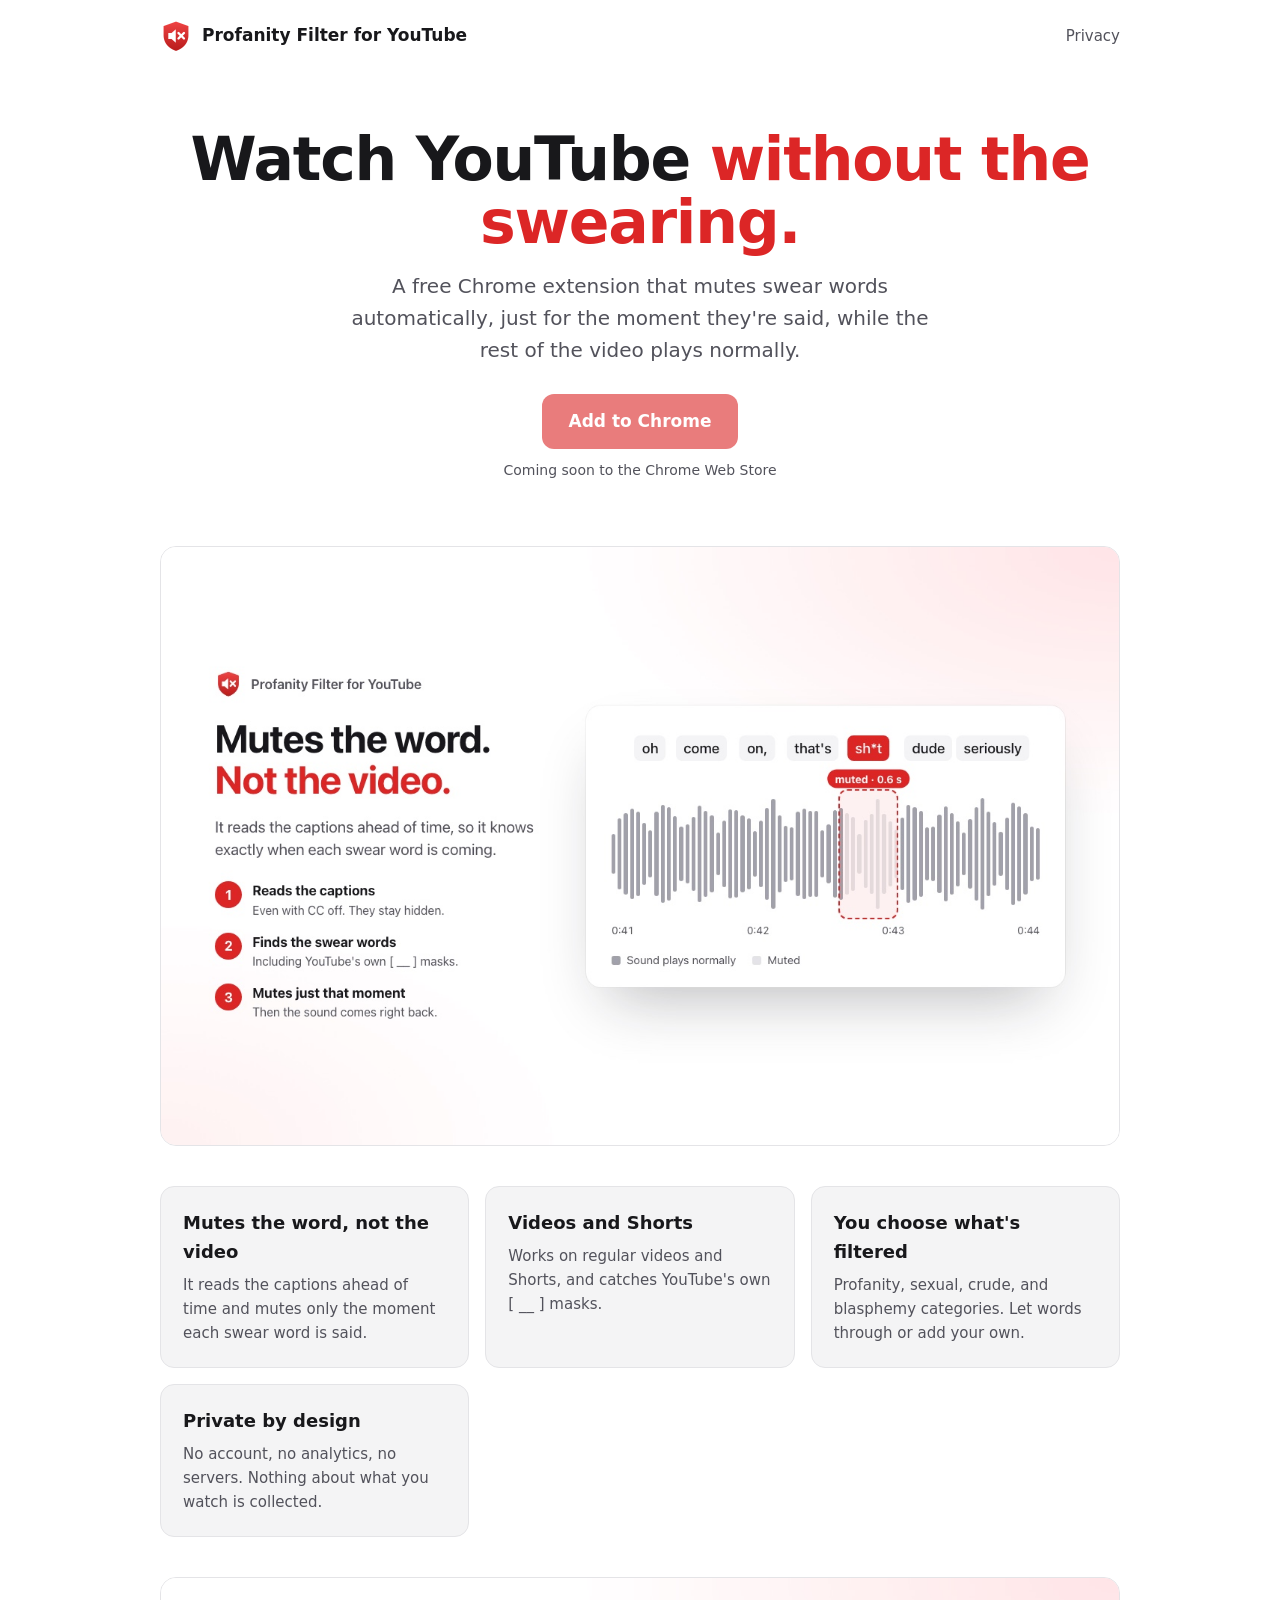
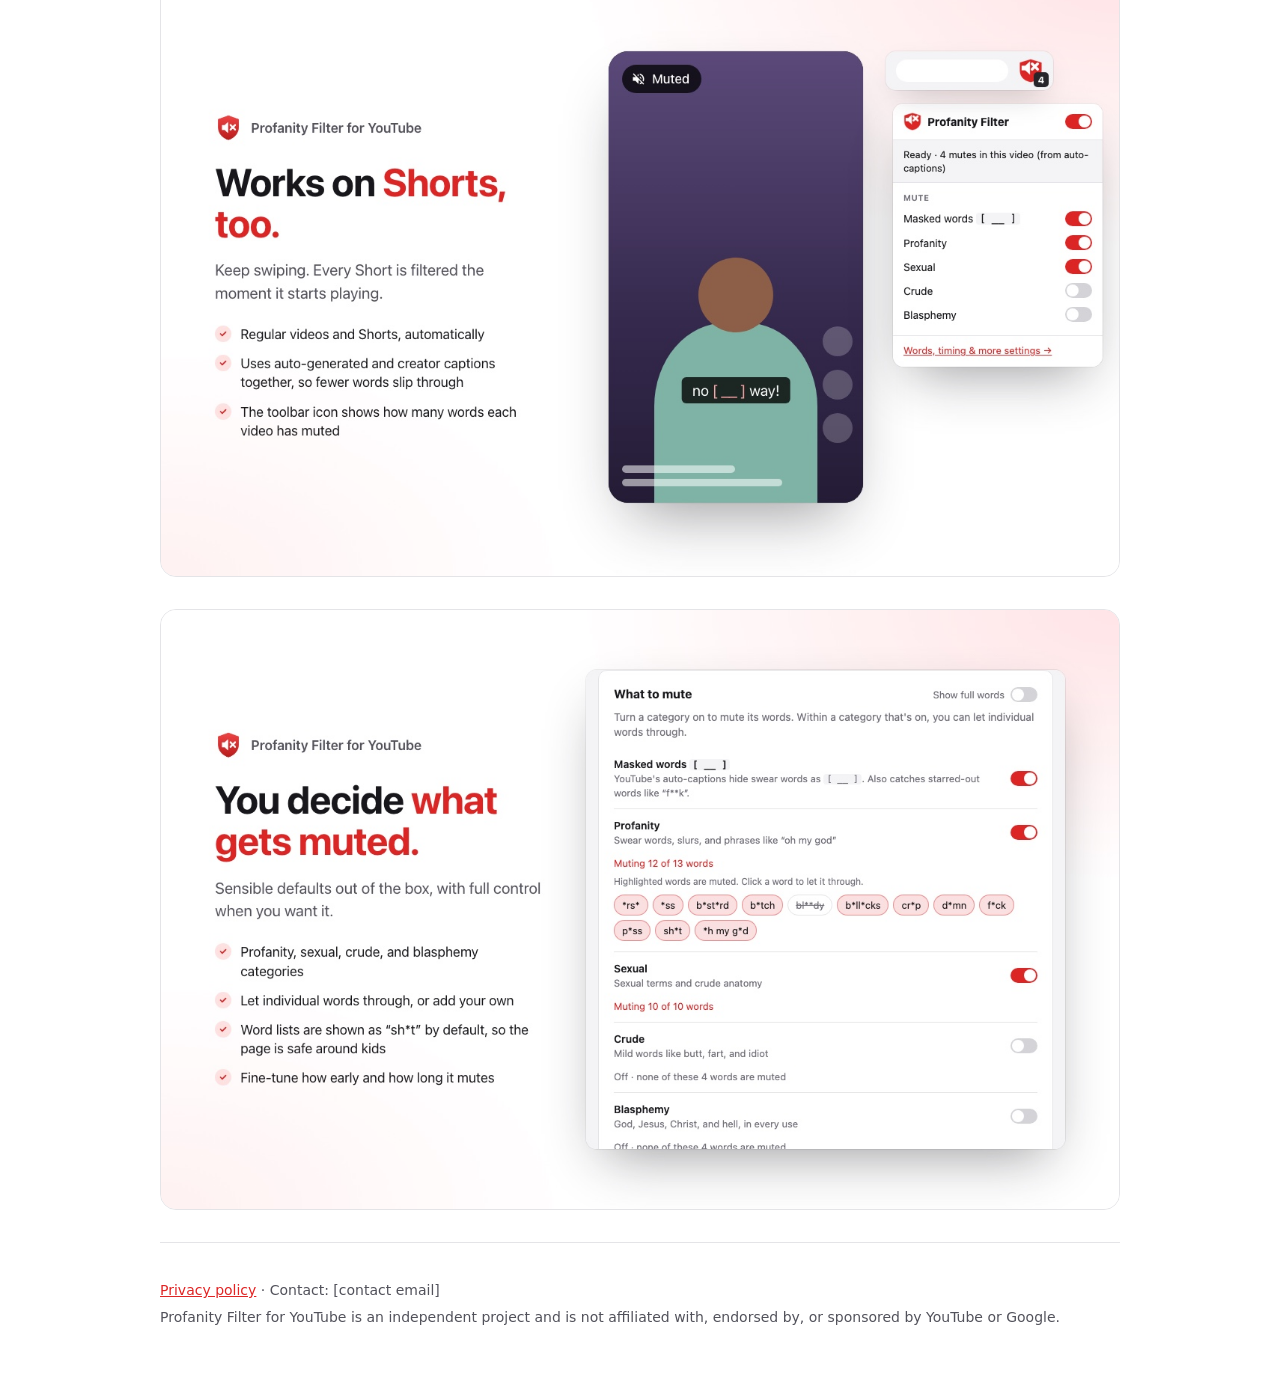
==== index.html @ 22a0cc25 "Add public website (landing page + privacy policy) in site/ The Chrome Web Store needs a public priv" ====
<!doctype html>
<html lang="en">
  <head>
    <meta charset="utf-8" />
    <meta name="viewport" content="width=device-width, initial-scale=1" />
    <title>Profanity Filter for YouTube</title>
    <meta name="description" content="A free Chrome extension that automatically mutes swear words in YouTube videos and Shorts using captions." />
    <link rel="icon" href="images/favicon.png" />
    <link rel="stylesheet" href="style.css" />
  </head>
  <body>
    <div class="wrap">
      <header class="site">
        <a class="brand" href="./"><img src="images/icon.png" alt="" />Profanity Filter for YouTube</a>
        <nav><a href="privacy.html">Privacy</a></nav>
      </header>

      <main>
        <section class="hero">
          <h1>Watch YouTube <em>without the swearing.</em></h1>
          <p>A free Chrome extension that mutes swear words automatically, just for the moment they're said, while the rest of the video plays normally.</p>
          <!-- TODO: replace href with the Chrome Web Store link once published, and remove aria-disabled. -->
          <a class="button" href="#" aria-disabled="true">Add to Chrome</a>
          <span class="note">Coming soon to the Chrome Web Store</span>
        </section>

        <img class="shot" src="images/how-it-works.jpg" alt="A waveform showing a short muted section where a swear word is spoken." />

        <section class="features">
          <div class="feature">
            <h2>Mutes the word, not the video</h2>
            <p>It reads the captions ahead of time and mutes only the moment each swear word is said.</p>
          </div>
          <div class="feature">
            <h2>Videos and Shorts</h2>
            <p>Works on regular videos and Shorts, and catches YouTube's own [ __ ] masks.</p>
          </div>
          <div class="feature">
            <h2>You choose what's filtered</h2>
            <p>Profanity, sexual, crude, and blasphemy categories. Let words through or add your own.</p>
          </div>
          <div class="feature">
            <h2>Private by design</h2>
            <p>No account, no analytics, no servers. Nothing about what you watch is collected.</p>
          </div>
        </section>

        <img class="shot" src="images/shorts.jpg" alt="A YouTube Short with a Muted badge, next to the extension popup showing 4 mutes in this video." />
        <img class="shot" src="images/settings.jpg" alt="The settings page, with word categories and words shown starred out." />
      </main>

      <footer class="site">
        <p><a href="privacy.html">Privacy policy</a> · Contact: <span class="contact">[contact email]</span></p>
        <p>Profanity Filter for YouTube is an independent project and is not affiliated with, endorsed by, or sponsored by YouTube or Google.</p>
      </footer>
    </div>
  </body>
</html>
---- style.css ----
:root {
  --bg: #ffffff;
  --surface: #f4f4f5;
  --text: #18181b;
  --muted: #52525b;
  --border: #e4e4e7;
  --accent: #dc2626;
  --on-accent: #ffffff;
  color-scheme: light;
}

@media (prefers-color-scheme: dark) {
  :root {
    --bg: #18181b;
    --surface: #27272a;
    --text: #f4f4f5;
    --muted: #a1a1aa;
    --border: #3f3f46;
    --accent: #f87171;
    --on-accent: #18181b;
    color-scheme: dark;
  }
}

* {
  box-sizing: border-box;
}

body {
  margin: 0;
  padding: 0 16px;
  background: var(--bg);
  color: var(--text);
  font: 17px/1.6 -apple-system, 'Segoe UI', Roboto, system-ui, sans-serif;
  -webkit-font-smoothing: antialiased;
}

a {
  color: var(--accent);
}

.wrap {
  max-width: 960px;
  margin: 0 auto;
}

header.site {
  display: flex;
  align-items: center;
  justify-content: space-between;
  gap: 16px;
  padding: 20px 0;
}

.brand {
  display: flex;
  align-items: center;
  gap: 10px;
  color: inherit;
  font-weight: 650;
  text-decoration: none;
}

.brand img {
  width: 32px;
  height: 32px;
}

nav a {
  color: var(--muted);
  font-size: 15px;
  text-decoration: none;
}

nav a:hover {
  color: var(--text);
}

.hero {
  padding: 56px 0 32px;
  text-align: center;
}

.hero h1 {
  margin: 0 0 16px;
  font-size: clamp(36px, 7vw, 60px);
  line-height: 1.05;
  letter-spacing: -0.02em;
}

.hero h1 em {
  font-style: normal;
  color: var(--accent);
}

.hero p {
  max-width: 600px;
  margin: 0 auto 28px;
  color: var(--muted);
  font-size: 20px;
}

.button {
  display: inline-block;
  padding: 14px 26px;
  border-radius: 12px;
  background: var(--accent);
  color: var(--on-accent);
  font-weight: 650;
  text-decoration: none;
}

.button[aria-disabled='true'] {
  opacity: 0.6;
  pointer-events: none;
}

.note {
  display: block;
  margin-top: 10px;
  color: var(--muted);
  font-size: 14px;
}

.shot {
  display: block;
  width: 100%;
  margin: 32px 0;
  border: 1px solid var(--border);
  border-radius: 16px;
}

.features {
  display: grid;
  grid-template-columns: repeat(auto-fit, minmax(240px, 1fr));
  gap: 16px;
  margin: 40px 0;
}

.feature {
  padding: 22px;
  border: 1px solid var(--border);
  border-radius: 14px;
  background: var(--surface);
}

.feature h2 {
  margin: 0 0 6px;
  font-size: 18px;
}

.feature p {
  margin: 0;
  color: var(--muted);
  font-size: 15px;
}

.doc {
  max-width: 720px;
  margin: 0 auto;
  padding: 24px 0 48px;
}

.doc h1 {
  margin: 16px 0 4px;
  font-size: 34px;
  line-height: 1.15;
}

.doc h2 {
  margin: 32px 0 8px;
  font-size: 20px;
}

.doc .meta {
  margin: 0 0 24px;
  color: var(--muted);
}

footer.site {
  padding: 32px 0 48px;
  border-top: 1px solid var(--border);
  color: var(--muted);
  font-size: 14px;
}

footer.site p {
  margin: 4px 0;
}
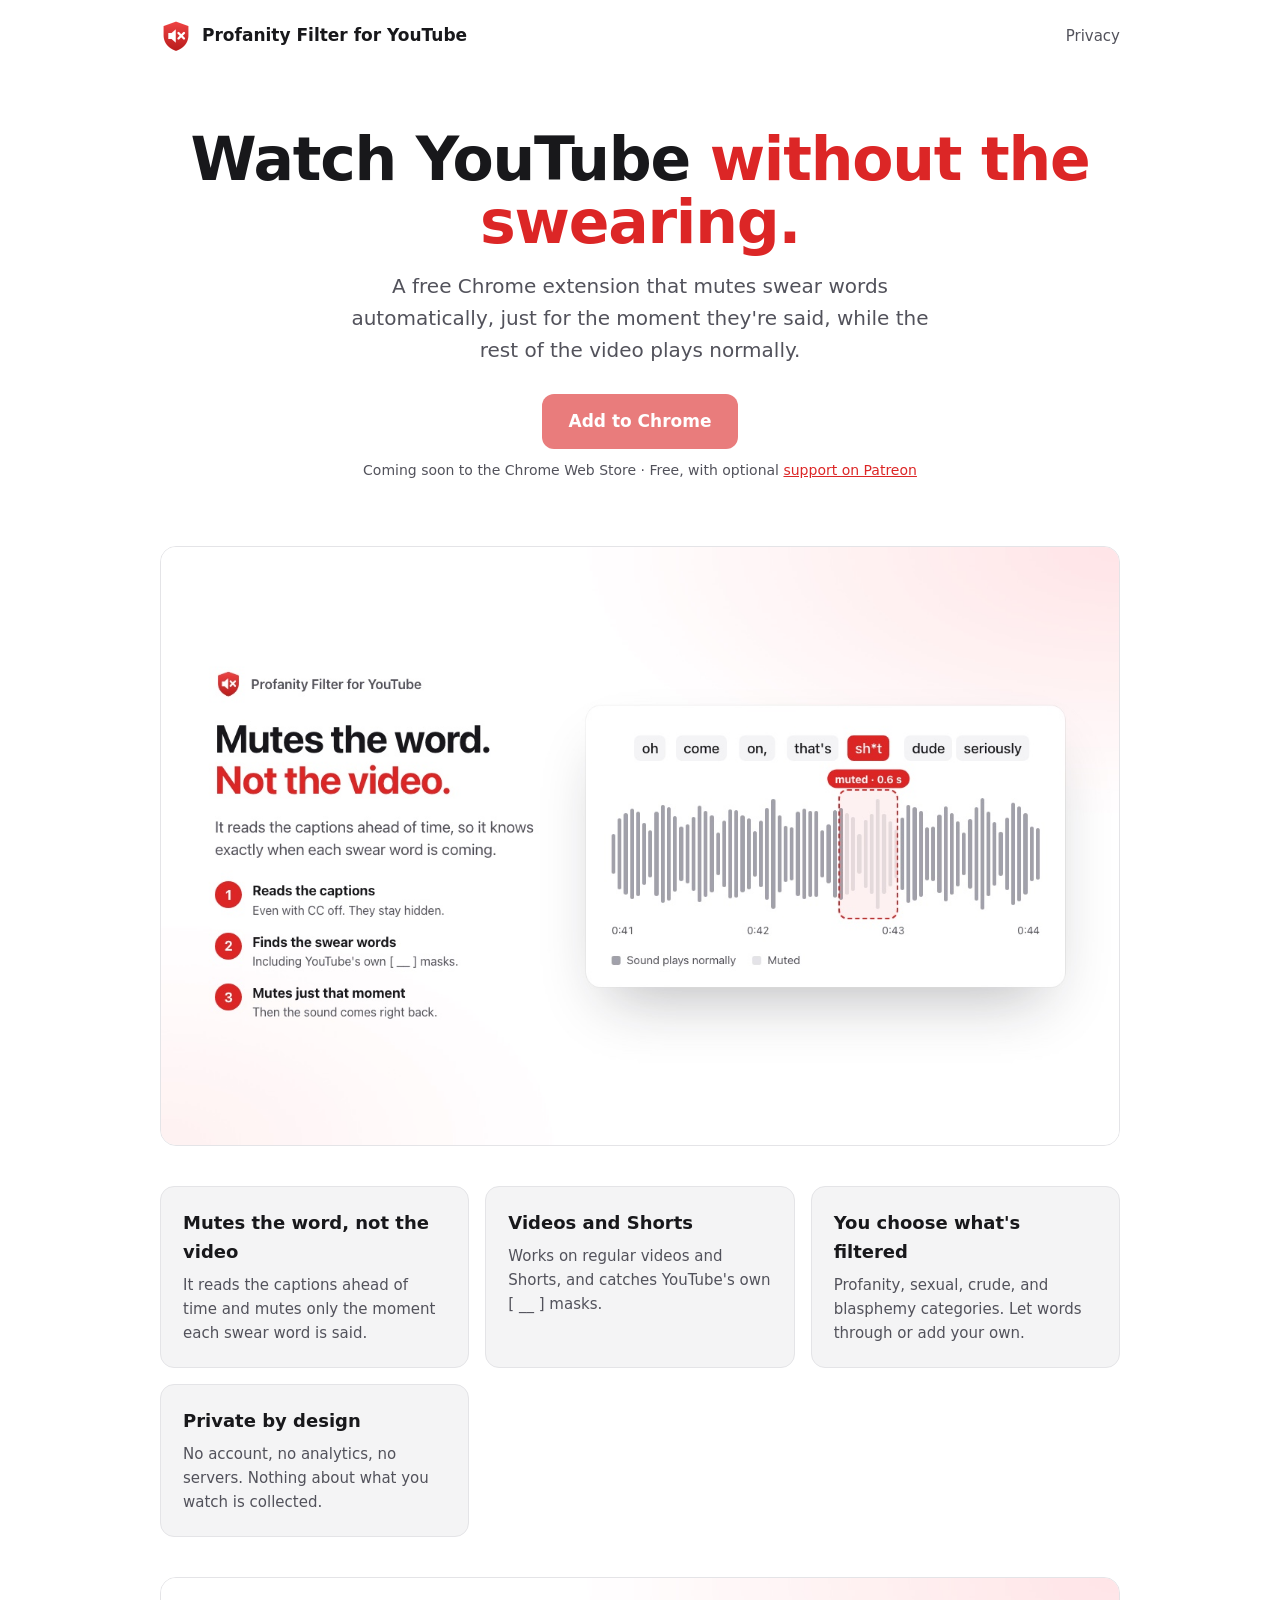
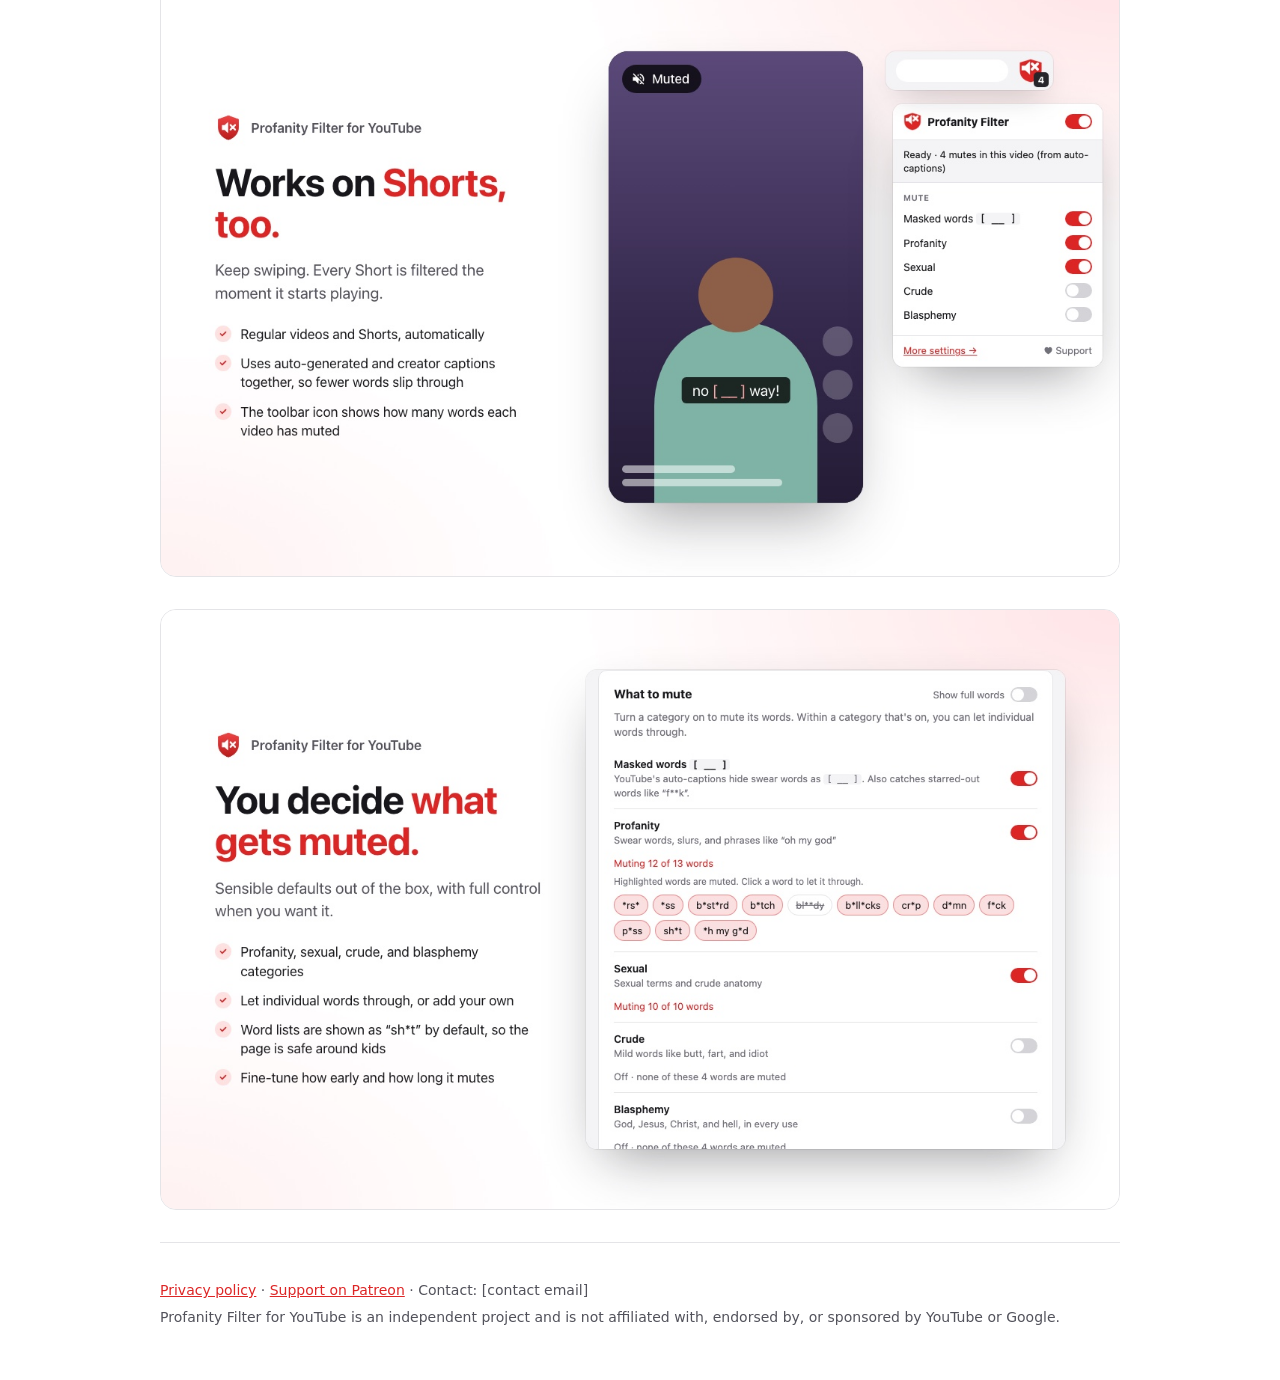
==== commit 27da02b6: "Add Patreon support links and Patreon page kit - Shared SUPPORT_URL (src/shared/links.ts) linked fro" ====
--- a/index.html
+++ b/index.html
@@ -21,7 +21,7 @@
           <p>A free Chrome extension that mutes swear words automatically, just for the moment they're said, while the rest of the video plays normally.</p>
           <!-- TODO: replace href with the Chrome Web Store link once published, and remove aria-disabled. -->
           <a class="button" href="#" aria-disabled="true">Add to Chrome</a>
-          <span class="note">Coming soon to the Chrome Web Store</span>
+          <span class="note">Coming soon to the Chrome Web Store · Free, with optional <a href="https://www.patreon.com/c/profanity_filter_for_youtube">support on Patreon</a></span>
         </section>
 
         <img class="shot" src="images/how-it-works.jpg" alt="A waveform showing a short muted section where a swear word is spoken." />
@@ -50,7 +50,7 @@
       </main>
 
       <footer class="site">
-        <p><a href="privacy.html">Privacy policy</a> · Contact: <span class="contact">[contact email]</span></p>
+        <p><a href="privacy.html">Privacy policy</a> · <a href="https://www.patreon.com/c/profanity_filter_for_youtube">Support on Patreon</a> · Contact: <span class="contact">[contact email]</span></p>
         <p>Profanity Filter for YouTube is an independent project and is not affiliated with, endorsed by, or sponsored by YouTube or Google.</p>
       </footer>
     </div>
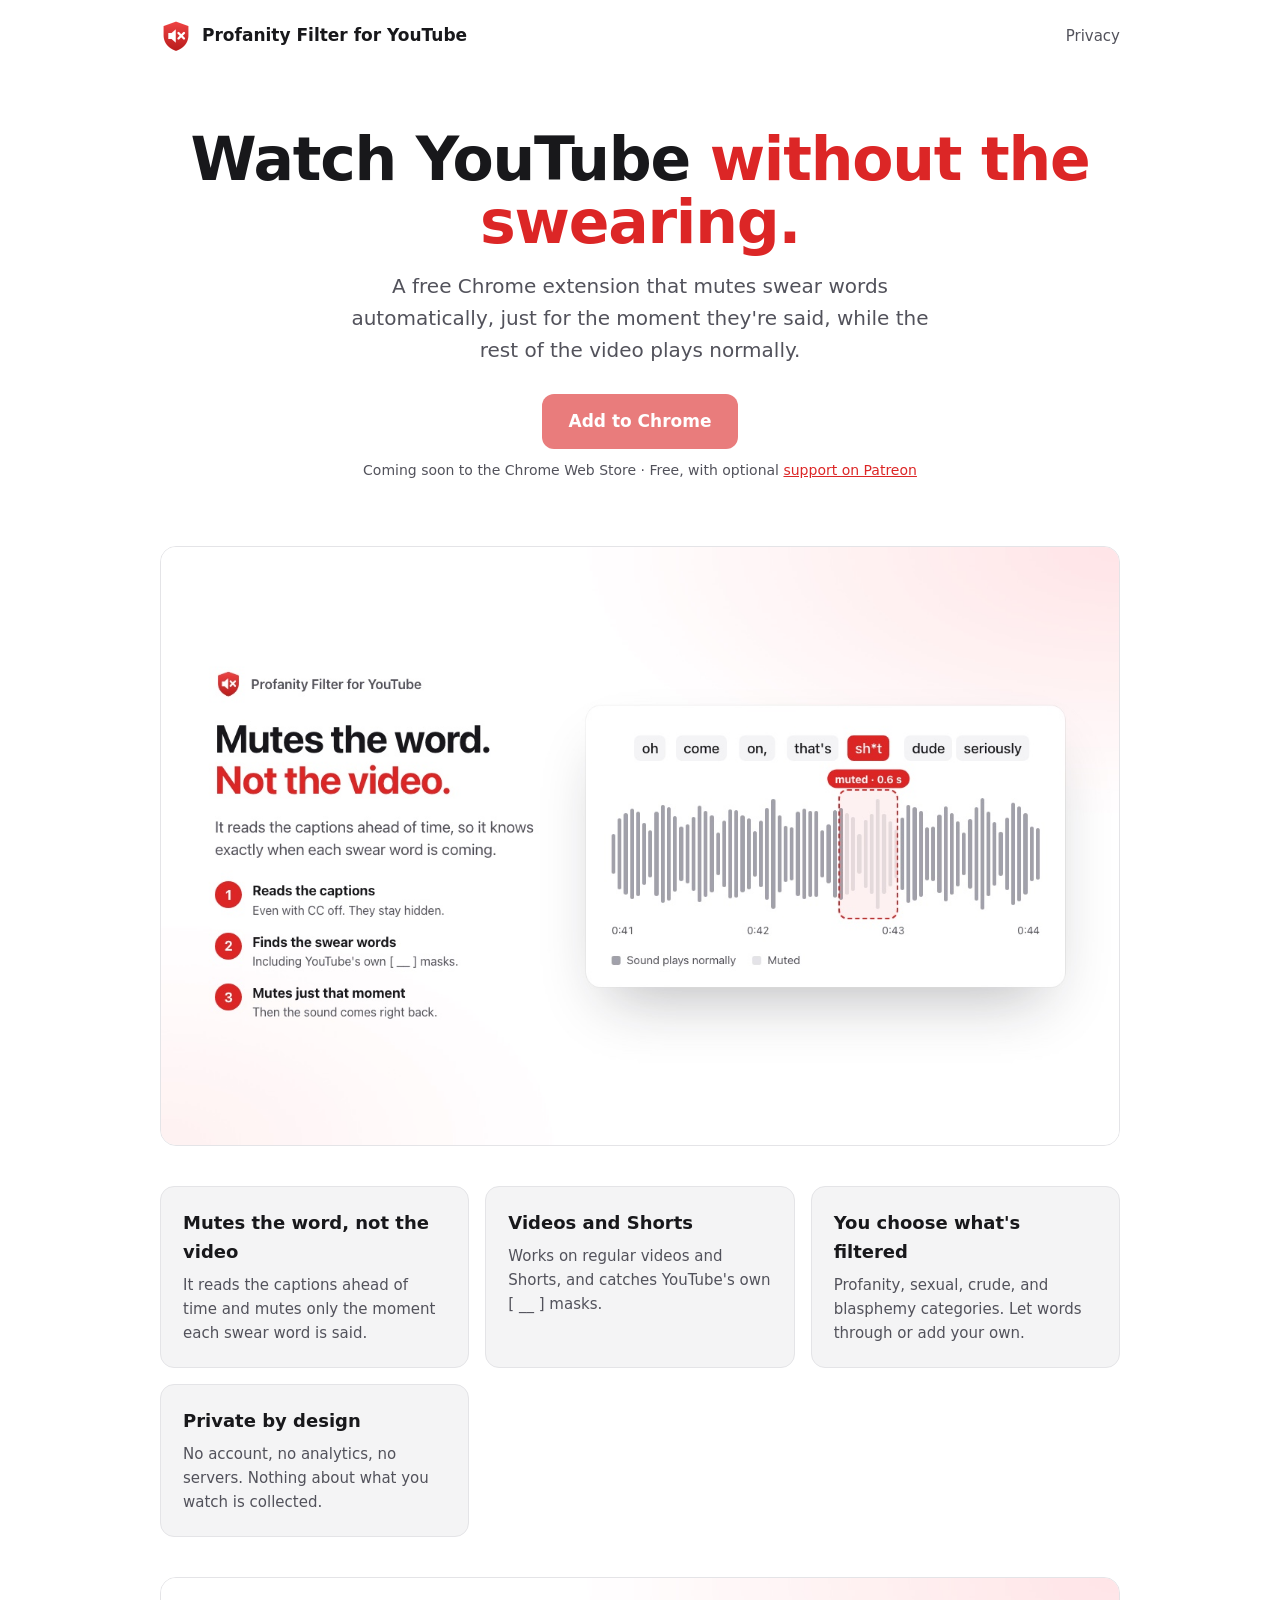
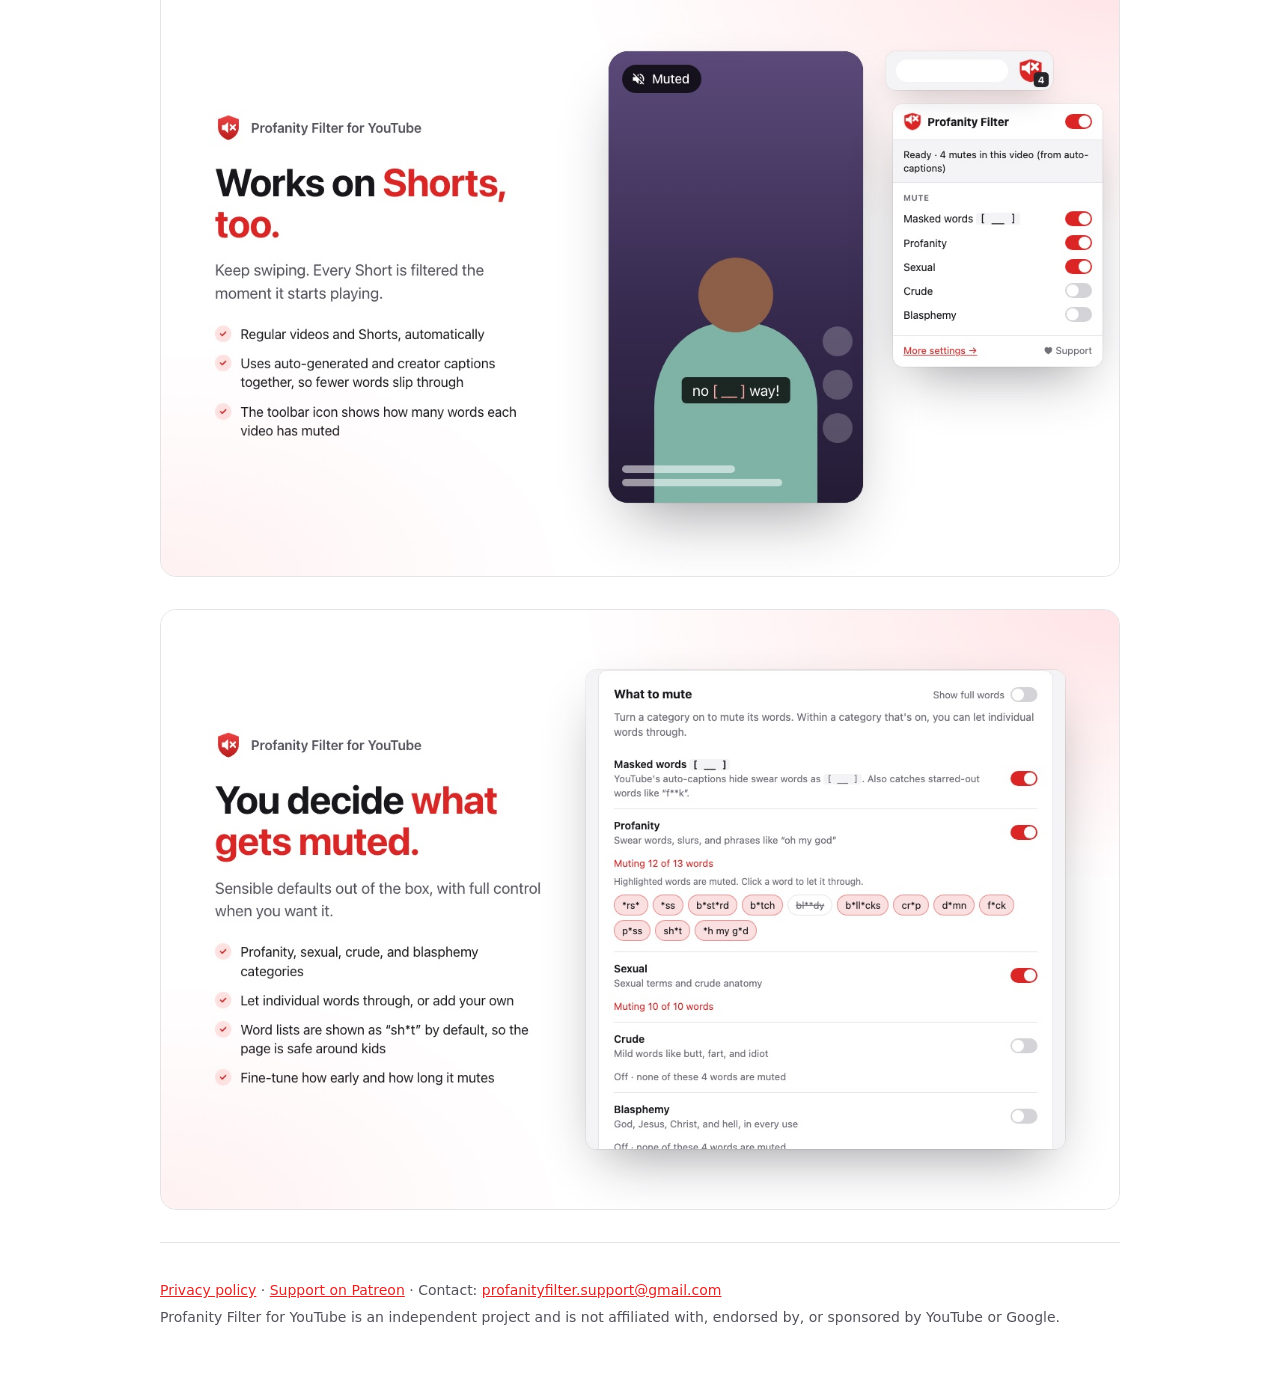
==== commit a56e1f0d: "Add support email to the website Co-Authored-By: Claude Opus 5.5 <noreply@anthropic.com>" ====
--- a/index.html
+++ b/index.html
@@ -50,7 +50,7 @@
       </main>
 
       <footer class="site">
-        <p><a href="privacy.html">Privacy policy</a> · <a href="https://www.patreon.com/c/profanity_filter_for_youtube">Support on Patreon</a> · Contact: <span class="contact">[contact email]</span></p>
+        <p><a href="privacy.html">Privacy policy</a> · <a href="https://www.patreon.com/c/profanity_filter_for_youtube">Support on Patreon</a> · Contact: <a class="contact" href="mailto:profanityfilter.support@gmail.com">profanityfilter.support@gmail.com</a></p>
         <p>Profanity Filter for YouTube is an independent project and is not affiliated with, endorsed by, or sponsored by YouTube or Google.</p>
       </footer>
     </div>
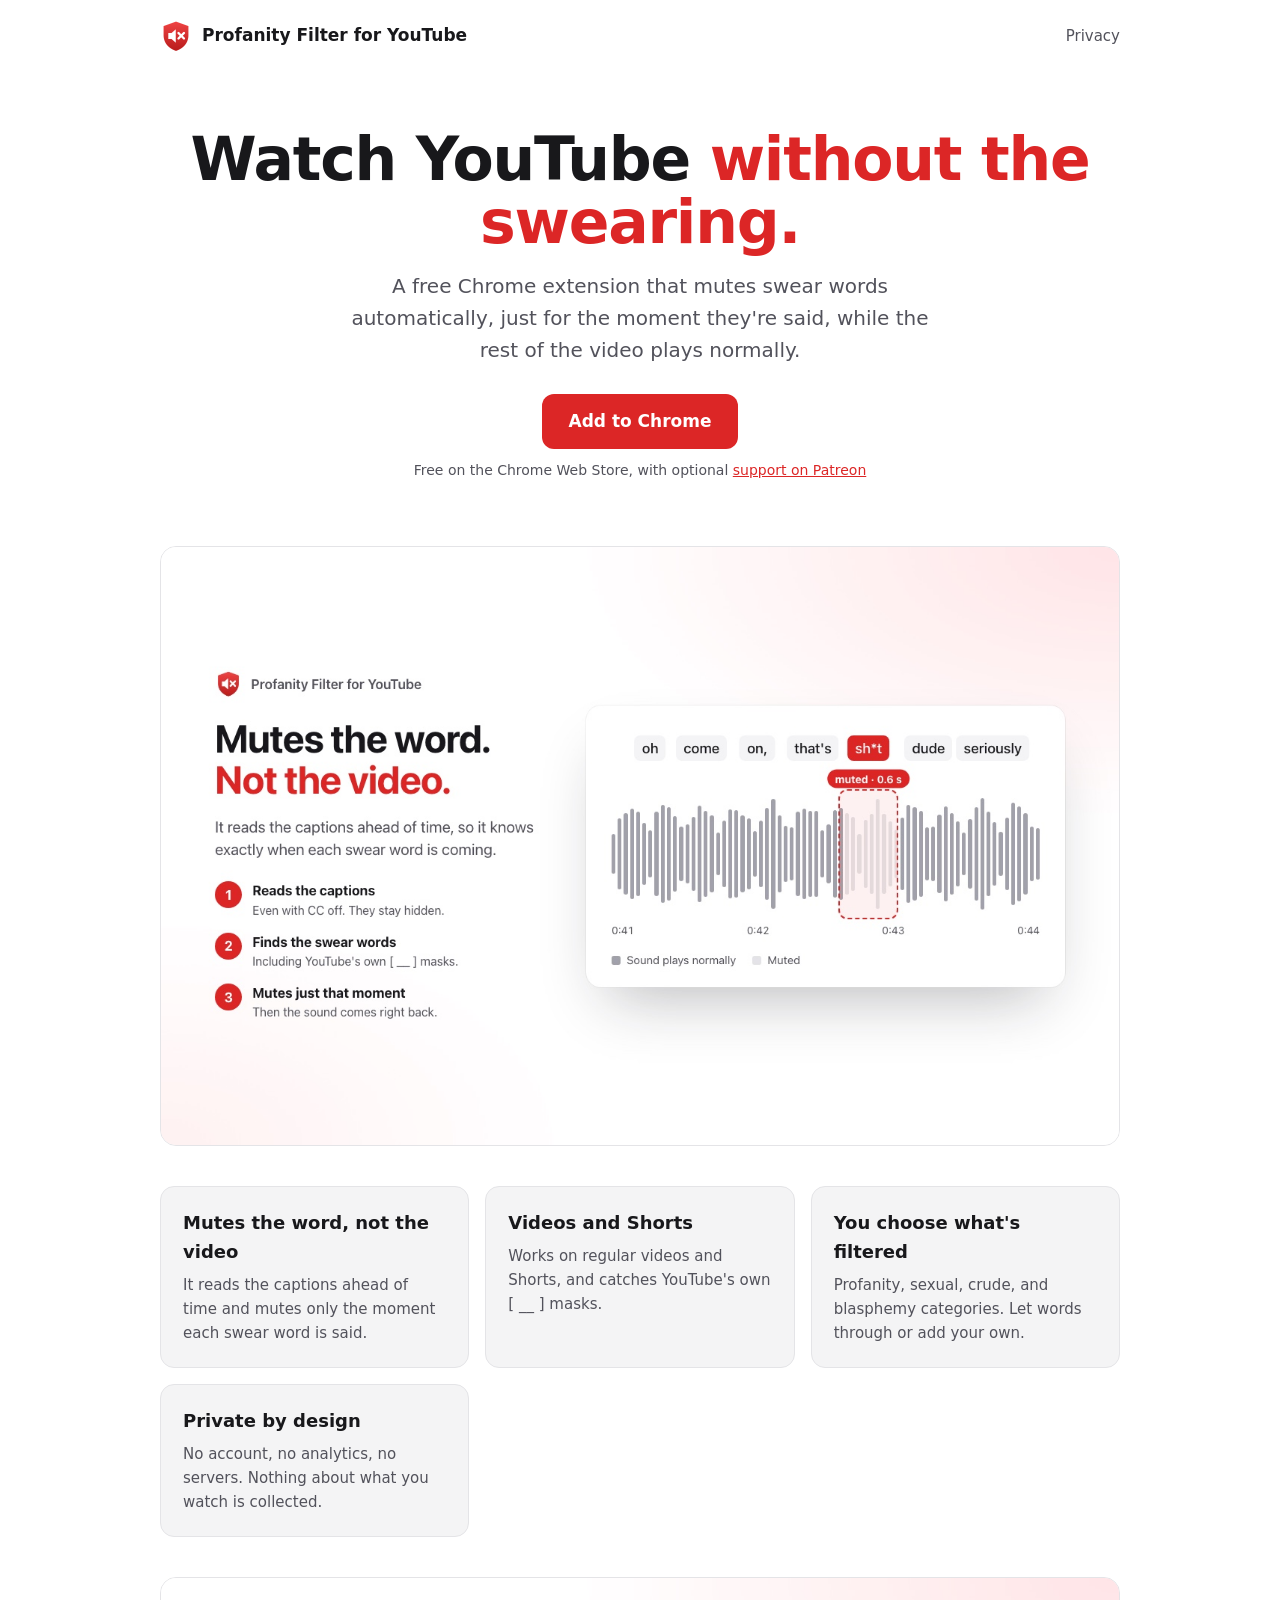
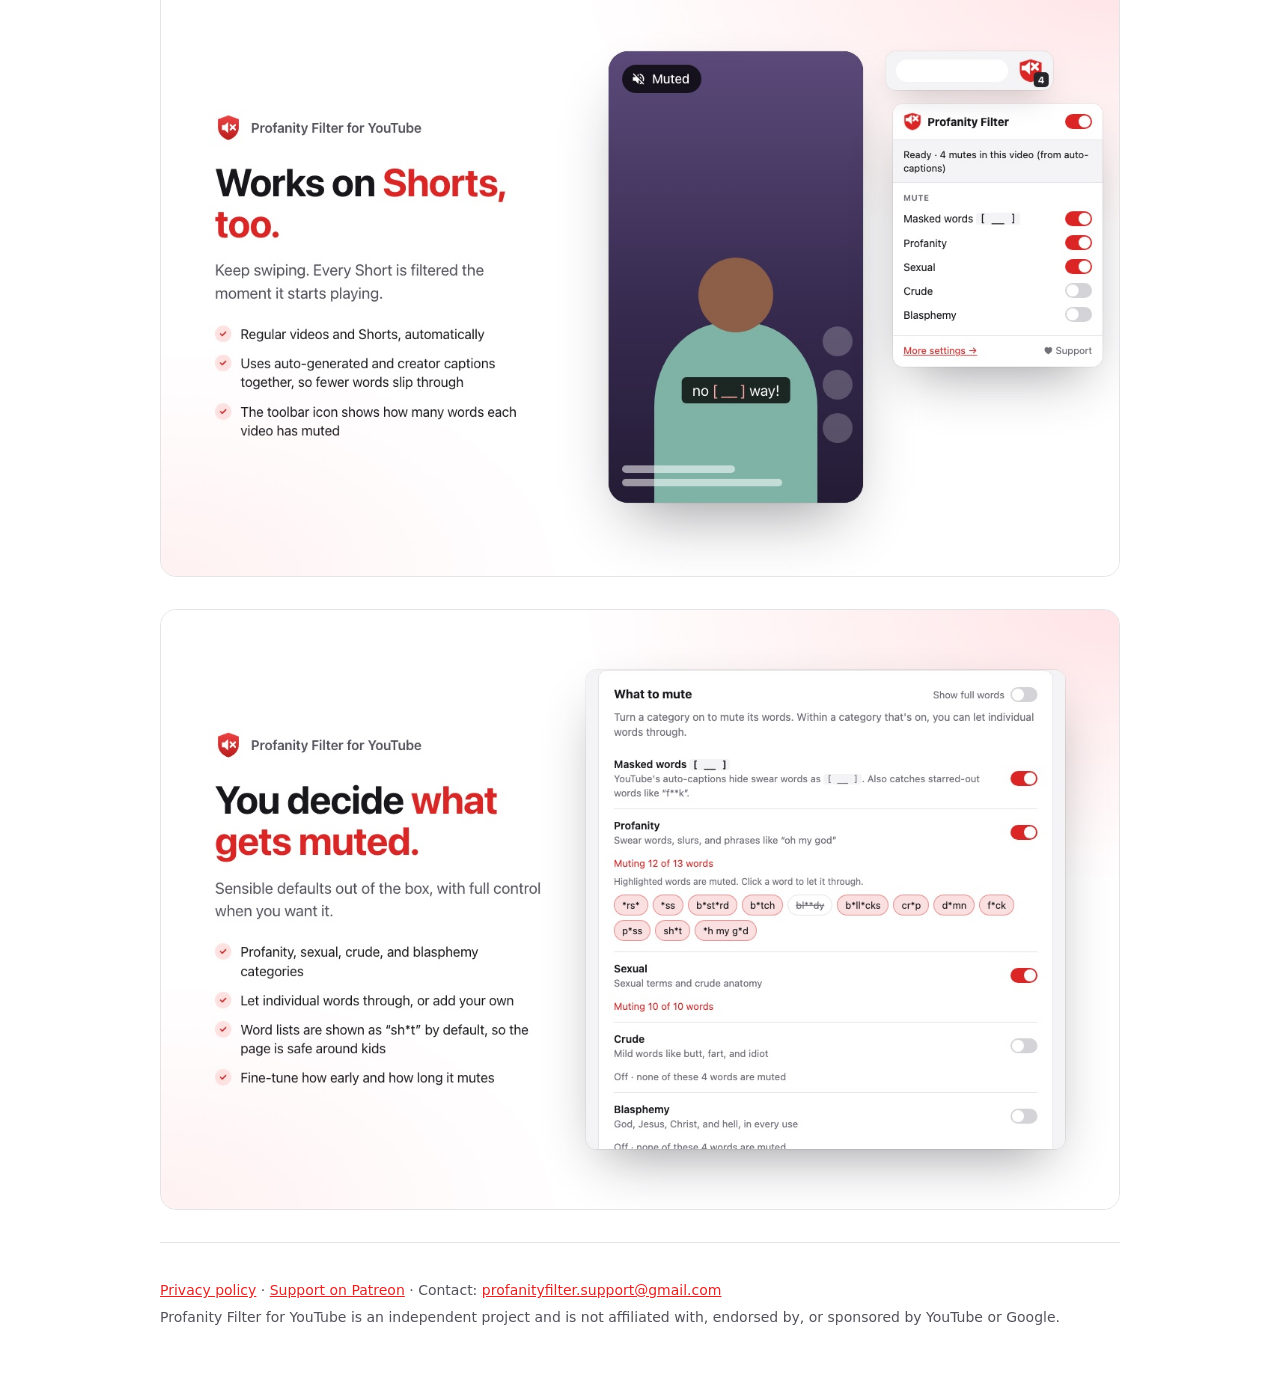
==== commit 322306bd: "Link website and docs to the live Chrome Web Store listing Co-Authored-By: Claude Opus 5.5 <noreply@" ====
--- a/index.html
+++ b/index.html
@@ -19,9 +19,8 @@
         <section class="hero">
           <h1>Watch YouTube <em>without the swearing.</em></h1>
           <p>A free Chrome extension that mutes swear words automatically, just for the moment they're said, while the rest of the video plays normally.</p>
-          <!-- TODO: replace href with the Chrome Web Store link once published, and remove aria-disabled. -->
-          <a class="button" href="#" aria-disabled="true">Add to Chrome</a>
-          <span class="note">Coming soon to the Chrome Web Store · Free, with optional <a href="https://www.patreon.com/c/profanity_filter_for_youtube">support on Patreon</a></span>
+          <a class="button" href="https://chromewebstore.google.com/detail/ckoilejgomhleaalpfaknceoffhblbip">Add to Chrome</a>
+          <span class="note">Free on the Chrome Web Store, with optional <a href="https://www.patreon.com/c/profanity_filter_for_youtube">support on Patreon</a></span>
         </section>
 
         <img class="shot" src="images/how-it-works.jpg" alt="A waveform showing a short muted section where a swear word is spoken." />
